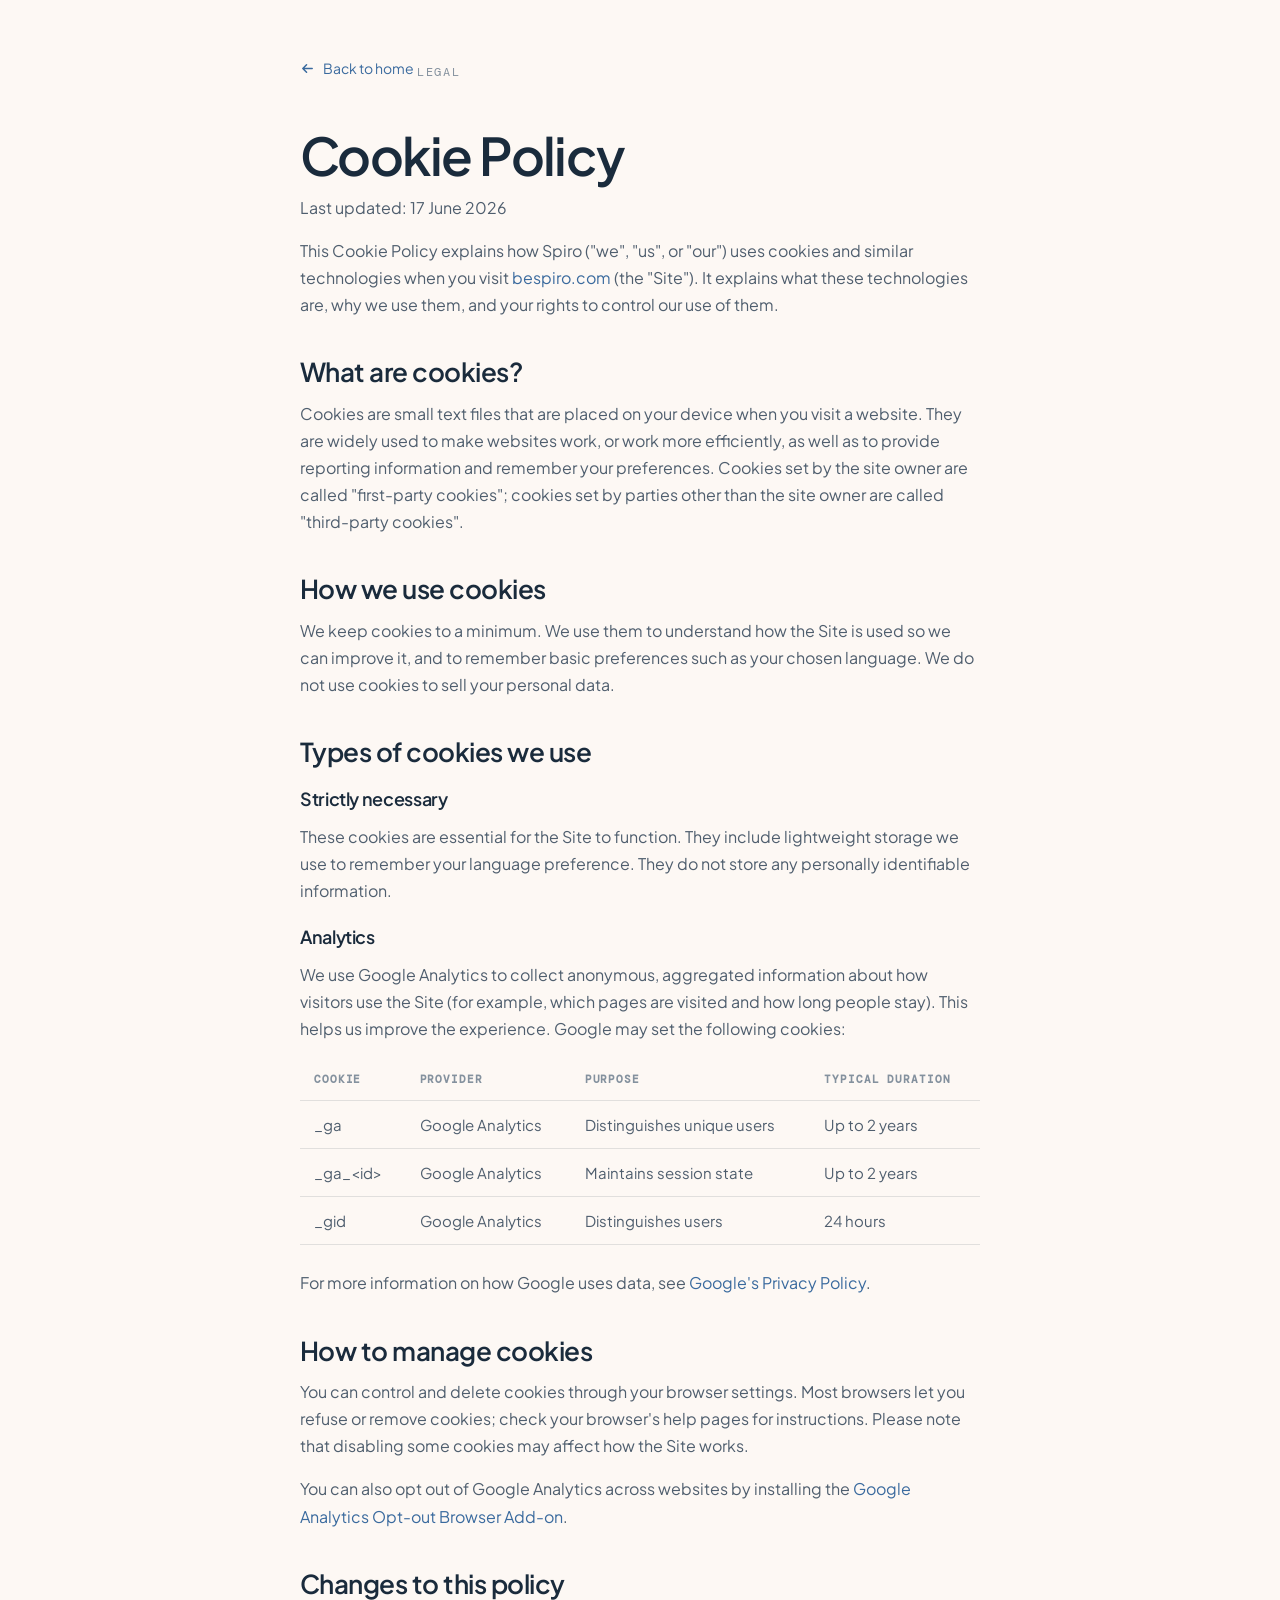
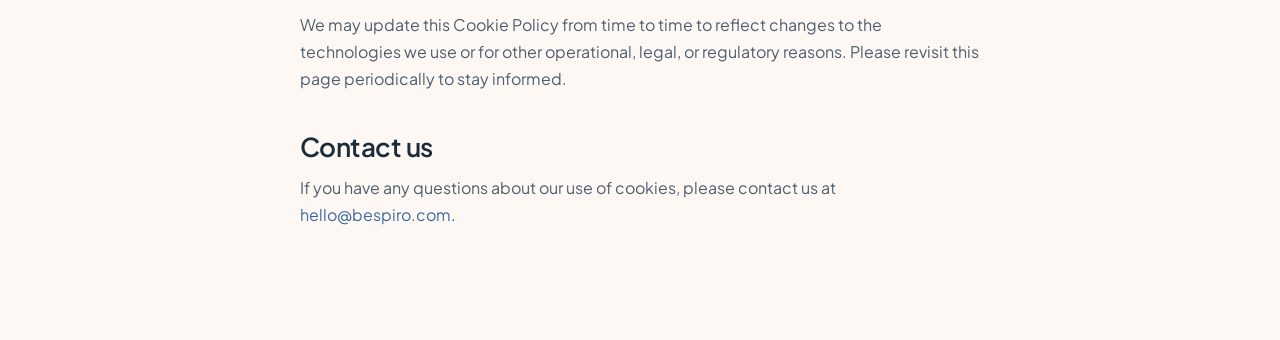
==== cookie-policy.html @ c14ad0df "Add Cookie Policy page and footer link - New on-brand cookie-policy.html documenting analytics cooki" ====
<!DOCTYPE html>
<html lang="en">
<head>
  <meta charset="UTF-8">
  <meta name="viewport" content="width=device-width, initial-scale=1.0">
  <title>Cookie Policy | Spiro</title>
  <meta name="description" content="How Spiro uses cookies and similar technologies on bespiro.com.">
  <meta name="robots" content="index, follow">
  <link rel="canonical" href="https://bespiro.com/cookie-policy.html">
  <link rel="icon" href="data:image/svg+xml,<svg xmlns='http://www.w3.org/2000/svg' viewBox='0 0 100 100'><circle cx='50' cy='50' r='12' fill='%233A6A9E'/></svg>">
  <link rel="preconnect" href="https://fonts.googleapis.com">
  <link rel="preconnect" href="https://fonts.gstatic.com" crossorigin>
  <link href="https://fonts.googleapis.com/css2?family=Plus+Jakarta+Sans:wght@400;500;600;700&family=DM+Mono:wght@400;500&display=swap" rel="stylesheet">
  <link rel="stylesheet" href="/css/styles.css?v=20260617c">
  <style>
    .legal {
      background: var(--bone);
      min-height: 100vh;
      padding: 56px 0 96px;
    }
    .legal .wrap { max-width: 760px; }
    .legal-back {
      display: inline-flex;
      align-items: center;
      gap: 8px;
      font-size: 14px;
      color: var(--signal);
      text-decoration: none;
      margin-bottom: 36px;
    }
    .legal-back:hover { color: var(--signal-deep); text-decoration: underline; }
    .legal-eyebrow {
      font-family: var(--mono);
      text-transform: uppercase;
      letter-spacing: 0.14em;
      font-size: 12px;
      color: var(--ink-40);
    }
    .legal h1 {
      font-family: var(--display);
      font-size: clamp(34px, 6vw, 52px);
      font-weight: 600;
      letter-spacing: -0.03em;
      color: var(--ink);
      line-height: 1.08;
      margin: 12px 0 10px;
    }
    .legal-updated { font-size: 14px; color: var(--ink-40); margin-bottom: 40px; }
    .legal h2 {
      font-family: var(--display);
      font-size: clamp(20px, 3vw, 26px);
      font-weight: 600;
      letter-spacing: -0.02em;
      color: var(--ink);
      margin: 40px 0 14px;
    }
    .legal p, .legal li {
      font-size: 16px;
      line-height: 1.7;
      color: var(--ink-70);
    }
    .legal p { margin-bottom: 16px; }
    .legal ul { margin: 0 0 16px 1.1em; }
    .legal li { margin-bottom: 8px; }
    .legal a { color: var(--signal); }
    .legal a:hover { color: var(--signal-deep); }
    .legal-table {
      width: 100%;
      border-collapse: collapse;
      margin: 8px 0 24px;
      font-size: 15px;
    }
    .legal-table th, .legal-table td {
      text-align: left;
      padding: 12px 14px;
      border-bottom: 1px solid var(--line);
      color: var(--ink-70);
      vertical-align: top;
    }
    .legal-table th {
      font-family: var(--mono);
      text-transform: uppercase;
      letter-spacing: 0.08em;
      font-size: 11px;
      color: var(--ink-40);
    }
  </style>
</head>
<body>
  <main class="legal">
    <div class="wrap">
      <a class="legal-back" href="/">
        <svg viewBox="0 0 16 16" width="15" height="15" fill="none" aria-hidden="true"><path d="M13 8H3M7 4L3 8l4 4" stroke="currentColor" stroke-width="1.6" stroke-linecap="round" stroke-linejoin="round"/></svg>
        Back to home
      </a>

      <span class="legal-eyebrow">Legal</span>
      <h1>Cookie Policy</h1>
      <p class="legal-updated">Last updated: 17 June 2026</p>

      <p>This Cookie Policy explains how Spiro ("we", "us", or "our") uses cookies and similar technologies when you visit <a href="https://bespiro.com/">bespiro.com</a> (the "Site"). It explains what these technologies are, why we use them, and your rights to control our use of them.</p>

      <h2>What are cookies?</h2>
      <p>Cookies are small text files that are placed on your device when you visit a website. They are widely used to make websites work, or work more efficiently, as well as to provide reporting information and remember your preferences. Cookies set by the site owner are called "first-party cookies"; cookies set by parties other than the site owner are called "third-party cookies".</p>

      <h2>How we use cookies</h2>
      <p>We keep cookies to a minimum. We use them to understand how the Site is used so we can improve it, and to remember basic preferences such as your chosen language. We do not use cookies to sell your personal data.</p>

      <h2>Types of cookies we use</h2>

      <h2 style="font-size:18px;margin-top:24px;">Strictly necessary</h2>
      <p>These cookies are essential for the Site to function. They include lightweight storage we use to remember your language preference. They do not store any personally identifiable information.</p>

      <h2 style="font-size:18px;margin-top:24px;">Analytics</h2>
      <p>We use Google Analytics to collect anonymous, aggregated information about how visitors use the Site (for example, which pages are visited and how long people stay). This helps us improve the experience. Google may set the following cookies:</p>

      <table class="legal-table">
        <thead>
          <tr><th>Cookie</th><th>Provider</th><th>Purpose</th><th>Typical duration</th></tr>
        </thead>
        <tbody>
          <tr><td>_ga</td><td>Google Analytics</td><td>Distinguishes unique users</td><td>Up to 2 years</td></tr>
          <tr><td>_ga_&lt;id&gt;</td><td>Google Analytics</td><td>Maintains session state</td><td>Up to 2 years</td></tr>
          <tr><td>_gid</td><td>Google Analytics</td><td>Distinguishes users</td><td>24 hours</td></tr>
        </tbody>
      </table>

      <p>For more information on how Google uses data, see <a href="https://policies.google.com/privacy" target="_blank" rel="noopener">Google's Privacy Policy</a>.</p>

      <h2>How to manage cookies</h2>
      <p>You can control and delete cookies through your browser settings. Most browsers let you refuse or remove cookies; check your browser's help pages for instructions. Please note that disabling some cookies may affect how the Site works.</p>
      <p>You can also opt out of Google Analytics across websites by installing the <a href="https://tools.google.com/dlpage/gaoptout" target="_blank" rel="noopener">Google Analytics Opt-out Browser Add-on</a>.</p>

      <h2>Changes to this policy</h2>
      <p>We may update this Cookie Policy from time to time to reflect changes to the technologies we use or for other operational, legal, or regulatory reasons. Please revisit this page periodically to stay informed.</p>

      <h2>Contact us</h2>
      <p>If you have any questions about our use of cookies, please contact us at <a href="mailto:hello@bespiro.com">hello@bespiro.com</a>.</p>
    </div>
  </main>
</body>
</html>
---- css/styles.css ----
/* ── Reset & tokens ── */
*, *::before, *::after { box-sizing: border-box; margin: 0; padding: 0; }

:root {
  --bone: #FDF8F4;
  --bone-rgb: 253, 248, 244;
  --sand: #F5EFE6;
  --clay: #8BA4BC;
  --ink: #1A2B3C;
  --ink-rgb: 26, 43, 60;
  --ink-70: #4F5E6E;
  --ink-40: #84919E;
  --signal: #3A6A9E;
  --signal-rgb: 58, 106, 158;
  --signal-deep: #2E5682;
  --accent: #5BA3D9;
  --accent-rgb: 91, 163, 217;
  --accent-deep: #4A8FC8;
  --mist: #A8CCE8;
  --pop: #72C4E8;
  --pop-rgb: 114, 196, 232;
  --pop-deep: #52A8D0;
  --contact-bg: #E5EFF6;
  --contact-bg-rgb: 229, 239, 246;
  --band: #4A8FB5;
  --band-rgb: 74, 143, 181;
  --band-deep: #3D7A9E;
  --popup-bg: #70A1D7;
  --popup-bg-rgb: 112, 161, 215;
  --line: rgba(var(--ink-rgb), 0.12);
  --line-on-dark: rgba(var(--bone-rgb), 0.2);
  --surface: #FFFFFF;
  --display: 'Plus Jakarta Sans', system-ui, sans-serif;
  --body: 'Plus Jakarta Sans', system-ui, sans-serif;
  --mono: 'DM Mono', monospace;
  --nav-height: 74px;
}

html {
  scroll-behavior: smooth;
  overflow-x: hidden;
}

[id] { scroll-margin-top: 92px; }

body {
  background: var(--bone);
  color: var(--ink);
  font-family: var(--body);
  font-size: 17px;
  line-height: 1.55;
  -webkit-font-smoothing: antialiased;
  overflow-x: hidden;
}

body.nav-open {
  overflow: hidden;
}

img { display: block; max-width: 100%; height: auto; }
a { color: inherit; text-decoration: none; }
ul { list-style: none; }
.hidden { display: none !important; }

.wrap {
  max-width: 1200px;
  margin: 0 auto;
  padding: 0 40px;
}

section { padding: 120px 0; }

h1, h2, h3, h4 {
  font-family: var(--display);
  font-weight: 500;
  letter-spacing: -0.025em;
  line-height: 1.05;
}

.mono {
  font-family: var(--mono);
  font-size: 12px;
  letter-spacing: 0.14em;
  text-transform: uppercase;
}

.eyebrow {
  display: inline-flex;
  gap: 13px;
  align-items: center;
  color: var(--ink-40);
}

.eyebrow .dotmk {
  width: 7px;
  height: 7px;
  border-radius: 50%;
  background: var(--accent);
  flex-shrink: 0;
}

.lead {
  font-size: 19px;
  line-height: 1.6;
  color: var(--ink-70);
}

/* ── Mark & wordmark ── */
.mk { display: block; }
.mk .ring { fill: none; stroke: currentColor; stroke-width: 5; }
.mk .dot { fill: var(--accent); }

.wordmark {
  font-family: var(--display);
  font-weight: 600;
  letter-spacing: -0.05em;
  line-height: 1;
  white-space: nowrap;
  font-size: 25px;
  color: var(--ink);
}

.idot { position: relative; display: inline-block; }
.idot .tit {
  position: absolute;
  left: calc(50% - 0.11em);
  top: 0.13em;
  transform: translateX(-50%);
  width: 0.142em;
  height: 0.142em;
  background: var(--accent);
  border-radius: 50%;
}

@media (prefers-reduced-motion: no-preference) {
  .breathe .r1 { transform-origin: center; animation: breathe 6s ease-in-out infinite; }
  .breathe .r2 { transform-origin: center; animation: breathe 6s ease-in-out infinite 0.35s; }
  @keyframes breathe {
    0%, 100% { transform: scale(0.93); opacity: 0.5; }
    50% { transform: scale(1.05); opacity: 1; }
  }
}

/* ── Buttons ── */
.btn {
  display: inline-flex;
  align-items: center;
  gap: 9px;
  font-family: var(--body);
  font-weight: 600;
  font-size: 15px;
  padding: 14px 24px;
  border-radius: 100px;
  cursor: pointer;
  border: 1px solid transparent;
  transition: transform 0.15s ease, background 0.15s ease, color 0.15s ease, border-color 0.15s ease;
  white-space: nowrap;
}

.btn:active { transform: translateY(1px); }
.btn-primary { background: var(--signal); color: #fff; }
.btn-primary:hover { background: var(--signal-deep); }
.btn-light { background: var(--bone); color: var(--signal); border-color: transparent; }
.btn-light:hover { background: #fff; color: var(--signal-deep); }
.btn-ghost { background: transparent; color: var(--ink); border-color: var(--line); }
.btn-ghost:hover { border-color: var(--ink); }
.btn-arrow svg {
  width: 15px;
  height: 15px;
  transition: transform 0.22s ease;
}

.btn-arrow:hover svg {
  transform: translateX(4px);
}

/* ── Nav ── */
.nav {
  position: sticky;
  top: 0;
  z-index: 50;
  backdrop-filter: saturate(1.1) blur(6px);
  background: rgba(var(--bone-rgb), 0.78);
  border-bottom: 1px solid transparent;
  transition: border-color 0.2s;
}

.nav.scrolled { border-color: var(--line); }

.nav-row {
  display: flex;
  align-items: center;
  justify-content: space-between;
  height: var(--nav-height);
}

.brand {
  display: flex;
  align-items: center;
  gap: 13px;
  transition: opacity 0.2s ease;
}

.brand .wordmark,
.brand .mk {
  transition: color 0.22s ease, opacity 0.22s ease;
}

.brand:hover .wordmark {
  color: var(--signal);
}

.brand:hover .mk {
  color: var(--signal);
}

.nav-menu {
  display: flex;
  align-items: center;
  gap: 34px;
}

.nav-links {
  display: flex;
  align-items: center;
  gap: 34px;
}

.nav-links a {
  position: relative;
  font-size: 15px;
  color: var(--ink-70);
  padding: 4px 10px;
  margin: -4px -10px;
  border-radius: 6px;
  background: transparent;
  transition: color 0.15s, background-color 0.2s ease;
}

.nav-links a:hover {
  color: var(--ink);
  background: rgba(var(--accent-rgb), 0.28);
}

.nav-cta {
  display: flex;
  align-items: center;
  gap: 18px;
}

.lang-switcher {
  display: flex;
  gap: 4px;
  background: var(--sand);
  border-radius: 100px;
  padding: 4px;
}

.lang-btn {
  padding: 6px 11px;
  font-family: var(--mono);
  font-size: 10px;
  letter-spacing: 0.12em;
  text-transform: uppercase;
  border: none;
  border-radius: 100px;
  background: transparent;
  color: var(--ink-40);
  cursor: pointer;
  transition: all 0.2s;
}

.lang-btn.active {
  background: var(--surface);
  color: var(--ink);
  box-shadow: 0 1px 3px rgba(var(--ink-rgb), 0.06);
}

.lang-btn:hover:not(.active) { color: var(--ink); }

.nav-toggle {
  display: none;
  flex-direction: column;
  justify-content: center;
  gap: 6px;
  background: none;
  border: none;
  cursor: pointer;
  padding: 10px;
  margin-right: -10px;
  z-index: 60;
}

.nav-toggle span {
  display: block;
  width: 22px;
  height: 2px;
  background: var(--ink);
  border-radius: 2px;
  transition: transform 0.25s ease, opacity 0.25s ease;
}

.nav-toggle[aria-expanded="true"] span:first-child {
  transform: translateY(4px) rotate(45deg);
}

.nav-toggle[aria-expanded="true"] span:last-child {
  transform: translateY(-4px) rotate(-45deg);
}

/* ── Breath lines motif (light-brown sections only) ── */
.breath-lines {
  position: relative;
  overflow: hidden;
  isolation: isolate;
}

.breath-lines::before {
  content: '';
  position: absolute;
  inset: -8% -12%;
  z-index: 0;
  pointer-events: none;
  background-image:
    radial-gradient(circle at 82% 18%, rgba(var(--accent-rgb), 0.16) 0%, transparent 40%),
    url("data:image/svg+xml,%3Csvg xmlns='http://www.w3.org/2000/svg' viewBox='0 0 1400 900' fill='none'%3E%3Cpath d='M-100 380 Q 280 180 620 320 T 1500 240' stroke='%235BA3D9' stroke-width='1.8' stroke-opacity='0.32'/%3E%3Cpath d='M-60 560 Q 400 720 780 480 T 1520 620' stroke='%233A6A9E' stroke-width='1.2' stroke-opacity='0.22'/%3E%3Cpath d='M280 -80 Q 520 220 460 480' stroke='%235BA3D9' stroke-width='1.4' stroke-opacity='0.18'/%3E%3Cpath d='M1000 100 Q 1180 350 1050 580' stroke='%233A6A9E' stroke-width='1.1' stroke-opacity='0.2'/%3E%3C/svg%3E");
  background-repeat: no-repeat;
  background-size: 100% 100%, 115% auto;
  background-position: center, center 72%;
}

.breath-lines::after {
  content: '';
  position: absolute;
  left: -5%;
  right: -5%;
  bottom: 18%;
  height: 80px;
  z-index: 0;
  pointer-events: none;
  background-image: url("data:image/svg+xml,%3Csvg xmlns='http://www.w3.org/2000/svg' viewBox='0 0 1400 80' preserveAspectRatio='none' fill='none'%3E%3Cpath d='M0 42 C350 28 700 56 1050 38 C1200 30 1320 48 1400 40' stroke='%235BA3D9' stroke-width='1.6' stroke-opacity='0.42'/%3E%3Cpath d='M0 52 C400 38 800 62 1400 48' stroke='%23A8CCE8' stroke-width='1' stroke-opacity='0.55'/%3E%3C/svg%3E");
  background-repeat: no-repeat;
  background-size: 100% 100%;
}

.breath-lines > .hero,
.breath-lines > .benefits,
.breath-lines > .wrap {
  position: relative;
  z-index: 1;
}

.contact.breath-lines::before {
  background-position: center 40%;
  transform: scaleX(-1);
  background-image:
    radial-gradient(circle at 78% 22%, rgba(var(--accent-rgb), 0.14) 0%, transparent 42%),
    url("data:image/svg+xml,%3Csvg xmlns='http://www.w3.org/2000/svg' viewBox='0 0 1400 900' fill='none'%3E%3Cpath d='M-100 380 Q 280 180 620 320 T 1500 240' stroke='%235BA3D9' stroke-width='1.6' stroke-opacity='0.22'/%3E%3Cpath d='M-60 560 Q 400 720 780 480 T 1520 620' stroke='%234A8FB5' stroke-width='1.1' stroke-opacity='0.16'/%3E%3C/svg%3E");
  background-size: 100% 100%, 115% auto;
}

.contact.breath-lines::after {
  bottom: 22%;
  background-image: url("data:image/svg+xml,%3Csvg xmlns='http://www.w3.org/2000/svg' viewBox='0 0 1400 80' preserveAspectRatio='none' fill='none'%3E%3Cpath d='M0 42 C350 28 700 56 1050 38 C1200 30 1320 48 1400 40' stroke='%235BA3D9' stroke-width='1.4' stroke-opacity='0.28'/%3E%3C/svg%3E");
}

/* ── Intro (hero + benefits) ── */
.intro {
  background: var(--bone);
}

/* ── Hero ── */
.hero {
  padding: 100px 0 56px;
  text-align: center;
  background: transparent;
}

.hero-inner {
  display: flex;
  flex-direction: column;
  align-items: stretch;
  max-width: 100%;
  margin: 0 auto;
  container-type: inline-size;
}

.hero-eyebrow {
  display: inline-flex;
  align-items: center;
  align-self: center;
  gap: 13px;
  color: var(--ink-40);
  margin-bottom: 8px;
}

.hero h1 {
  font-size: clamp(36px, 8vw, 80px);
  letter-spacing: -0.04em;
  line-height: 1.05;
  margin-top: 20px;
  width: 100%;
  min-width: 0;
  text-align: center;
  text-wrap: balance;
}

.hero h1 .hero-line {
  display: block;
}

@container (max-width: 1100px) {
  .hero h1 {
    font-size: clamp(32px, 7cqi, 72px);
  }
}

@container (max-width: 860px) {
  .hero h1 {
    font-size: clamp(28px, 7.5cqi, 56px);
  }
}

.hero h1 em {
  font-style: normal;
  color: var(--accent);
}

.hero-lead {
  font-size: clamp(16px, 4vw, 21px);
  max-width: 50ch;
  margin: 24px auto 0;
  color: var(--ink-70);
  line-height: 1.55;
  padding: 0 4px;
}

.hero-subline {
  display: block;
}

@media (min-width: 768px) {
  .hero-subline {
    white-space: nowrap;
  }
}

.hero-cta {
  display: flex;
  gap: 14px;
  margin-top: 40px;
  flex-wrap: wrap;
  justify-content: center;
  align-self: center;
}

.hero-badge {
  position: absolute;
  left: 24px;
  bottom: 24px;
  background: var(--bone);
  border-radius: 16px;
  padding: 18px 22px;
  display: flex;
  align-items: center;
  gap: 16px;
  box-shadow: 0 14px 40px rgba(var(--ink-rgb), 0.16);
}

.hero-badge .txt {
  font-family: var(--display);
  font-weight: 500;
  font-size: 15px;
  line-height: 1.25;
  display: flex;
  flex-direction: column;
}

.hero-badge .txt span:last-child {
  color: var(--ink-40);
  font-family: var(--mono);
  font-size: 10.5px;
  letter-spacing: 0.1em;
  text-transform: uppercase;
  margin-top: 4px;
}

/* ── Section head ── */
.sec-head { max-width: 64ch; }
.sec-head h2 {
  font-size: clamp(32px, 4.4vw, 52px);
  margin-top: 22px;
}
.sec-head .lead { margin-top: 22px; max-width: 54ch; line-height: 1.5; }

.sec-head-row {
  display: grid;
  grid-template-columns: minmax(0, 1fr) minmax(260px, 400px);
  gap: clamp(32px, 5vw, 56px);
  align-items: center;
}

.sec-head-row .sec-head {
  max-width: none;
}

.sec-head-row .sec-head .lead {
  max-width: 54ch;
}

.photo-stack {
  position: relative;
  width: 100%;
  max-width: 380px;
  min-height: 280px;
  margin-left: auto;
}

.photo-stack-item {
  position: absolute;
  display: block;
  border-radius: 14px;
  border: 1px solid var(--line);
  object-fit: cover;
  background: var(--sand);
  transition: transform 0.3s ease;
}

.photo-stack-item--back {
  top: 6%;
  left: 0;
  width: 68%;
  aspect-ratio: 4 / 3;
  z-index: 1;
}

.photo-stack-item--front {
  bottom: 0;
  right: 0;
  width: 62%;
  aspect-ratio: 4 / 3;
  z-index: 2;
}

.photo-stack:hover .photo-stack-item--back {
  transform: translate(-3px, -3px);
}

.photo-stack:hover .photo-stack-item--front {
  transform: translate(3px, 3px);
}

.photo-stack-badge {
  position: absolute;
  bottom: 16%;
  left: 2%;
  z-index: 3;
  padding: 7px 14px;
  border-radius: 999px;
  background: var(--signal);
  color: #fff;
  border: 1px solid transparent;
  box-shadow: 0 6px 20px rgba(var(--signal-rgb), 0.28);
  font-size: 10px;
  letter-spacing: 0.1em;
  text-transform: uppercase;
  white-space: nowrap;
}

.offering .photo-stack-badge {
  background: var(--pop);
  box-shadow: 0 6px 20px rgba(var(--pop-rgb), 0.28);
}

/* ── Benefits ── */
.benefits {
  background: transparent;
  padding-top: 16px;
  padding-bottom: 120px;
}

.ben-grid {
  display: grid;
  grid-template-columns: repeat(2, 1fr);
  gap: 22px;
  margin-top: 60px;
}

.ben {
  background: var(--surface);
  border: 1px solid var(--line);
  border-radius: 18px;
  padding: 38px 36px;
  display: flex;
  flex-direction: column;
  gap: 14px;
  min-height: 230px;
  box-shadow: 0 4px 22px rgba(var(--accent-rgb), 0.1);
  transition: transform 0.25s ease, box-shadow 0.25s ease, border-color 0.25s ease;
}

.ben:hover {
  transform: translateY(-5px);
  box-shadow: 0 16px 40px rgba(var(--ink-rgb), 0.09);
  border-color: rgba(var(--ink-rgb), 0.2);
}

.ben .n {
  font-family: var(--mono);
  font-size: 12px;
  color: var(--accent);
  letter-spacing: 0.1em;
}

.ben:nth-child(even) {
  box-shadow: 0 4px 22px rgba(var(--pop-rgb), 0.12);
}

.ben:nth-child(even) .n {
  color: var(--pop);
}

.ben h3 { font-size: 25px; letter-spacing: -0.02em; }
.ben p { color: var(--ink-70); font-size: 16px; }

.ben .tail {
  margin-top: auto;
  font-family: var(--mono);
  font-size: 11px;
  color: var(--ink-40);
  letter-spacing: 0.08em;
  text-transform: uppercase;
}

/* ── Data ── */
.data {
  background: var(--sand);
}

.data-band {
  position: relative;
  margin-top: 56px;
  padding: 44px 0 12px;
  overflow: visible;
}

.data-grid {
  position: relative;
  z-index: 1;
  display: grid;
  grid-template-columns: repeat(2, minmax(0, 1fr));
  gap: 32px;
  max-width: 1040px;
  margin: 0 auto;
}

.data-stat {
  position: relative;
  display: flex;
  flex-direction: column;
  gap: 14px;
  min-height: 252px;
  padding: 92px 30px 30px;
  border: 1px solid var(--line);
  border-radius: 24px;
  box-shadow: 0 18px 44px rgba(var(--ink-rgb), 0.07);
  overflow: visible;
  isolation: isolate;
}

.data-stat::after {
  content: '';
  position: absolute;
  width: 168px;
  height: 168px;
  border-radius: 50%;
  z-index: 0;
  pointer-events: none;
  background: linear-gradient(
    135deg,
    rgba(var(--accent-rgb), 0.28) 0%,
    rgba(var(--accent-rgb), 0.08) 55%,
    rgba(var(--accent-rgb), 0.02) 100%
  );
}

.data-stat:nth-child(1) {
  background:
    radial-gradient(circle at 92% 8%, rgba(var(--accent-rgb), 0.22), transparent 44%),
    linear-gradient(155deg, var(--bone) 0%, rgba(var(--accent-rgb), 0.07) 100%);
}

.data-stat:nth-child(1)::after {
  top: -84px;
  right: -84px;
}

.data-stat:nth-child(2) {
  background:
    radial-gradient(circle at 8% 92%, rgba(var(--accent-rgb), 0.22), transparent 44%),
    linear-gradient(335deg, var(--sand) 0%, var(--bone) 72%);
}

.data-stat:nth-child(2)::after {
  bottom: -84px;
  left: -84px;
}

.data-stat:nth-child(3) {
  background:
    radial-gradient(circle at 8% 8%, rgba(var(--accent-rgb), 0.22), transparent 44%),
    linear-gradient(205deg, var(--bone) 0%, var(--sand) 100%);
}

.data-stat:nth-child(3)::after {
  top: -84px;
  left: -84px;
}

.data-stat:nth-child(4) {
  background:
    radial-gradient(circle at 92% 92%, rgba(var(--accent-rgb), 0.22), transparent 44%),
    linear-gradient(25deg, var(--sand) 0%, rgba(var(--accent-rgb), 0.06) 100%);
}

.data-stat:nth-child(4)::after {
  bottom: -84px;
  right: -84px;
}

.data-num {
  position: absolute;
  top: -38px;
  left: 24px;
  z-index: 2;
  font-family: var(--display);
  font-size: clamp(90px, 10vw, 132px);
  font-weight: 600;
  letter-spacing: -0.07em;
  line-height: 0.8;
  font-variant-numeric: tabular-nums;
  color: var(--accent);
  white-space: nowrap;
  text-shadow: 0 10px 28px rgba(var(--ink-rgb), 0.08);
}

.data-stat:nth-child(2) .data-num,
.data-stat:nth-child(4) .data-num {
  left: auto;
  right: 24px;
  color: var(--pop);
}

.data-stat p {
  position: relative;
  z-index: 1;
  font-size: 16px;
  line-height: 1.55;
  color: var(--ink-70);
  max-width: 32ch;
}

.data-stat:nth-child(2) p,
.data-stat:nth-child(4) p {
  margin-left: auto;
  text-align: right;
}

.data-source {
  position: relative;
  z-index: 1;
  display: block;
  font-size: 10px;
  letter-spacing: 0.1em;
  text-transform: uppercase;
  color: var(--ink-40);
  font-style: normal;
  margin-top: auto;
  padding-top: 10px;
  border-top: 1px solid var(--line);
}

.data-stat:nth-child(2) .data-source,
.data-stat:nth-child(4) .data-source {
  text-align: right;
}

.data-source::before {
  display: none;
}

@media (max-width: 960px) {
  .data-band {
    padding-top: 28px;
  }

  .data-grid {
    gap: 28px;
  }

  .data-stat {
    min-height: 228px;
    padding: 84px 26px 26px;
  }

  .data-stat::after {
    width: 140px;
    height: 140px;
  }

  .data-stat:nth-child(1)::after,
  .data-stat:nth-child(3)::after {
    top: -70px;
  }

  .data-stat:nth-child(1)::after,
  .data-stat:nth-child(4)::after {
    right: -70px;
  }

  .data-stat:nth-child(2)::after,
  .data-stat:nth-child(4)::after {
    bottom: -70px;
  }

  .data-stat:nth-child(2)::after,
  .data-stat:nth-child(3)::after {
    left: -70px;
  }

  .data-num {
    top: -32px;
    font-size: clamp(78px, 13vw, 112px);
  }
}

@media (max-width: 640px) {
  .data-grid {
    grid-template-columns: 1fr;
    gap: 56px;
    max-width: 480px;
  }

  .data-stat:nth-child(2) .data-num,
  .data-stat:nth-child(4) .data-num {
    left: 24px;
    right: auto;
  }

  .data-stat:nth-child(2) p,
  .data-stat:nth-child(4) p {
    margin-left: 0;
    text-align: left;
  }

  .data-stat:nth-child(2) .data-source,
  .data-stat:nth-child(4) .data-source {
    text-align: left;
  }
}

@media (max-width: 520px) {
  .data-band {
    margin-top: 40px;
  }

  .data-stat {
    min-height: 210px;
    padding: 76px 22px 22px;
    border-radius: 20px;
  }

  .data-stat p {
    max-width: none;
  }

  .data-num {
    top: -28px;
    left: 18px;
    font-size: clamp(68px, 20vw, 96px);
  }

  .data-stat:nth-child(2) .data-num,
  .data-stat:nth-child(4) .data-num {
    left: 18px;
  }
}

/* ── Offering (white, not dark) ── */
.offering {
  background: var(--surface);
  color: var(--ink);
}

.offering .sec-head h2 { color: var(--ink); }
.offering .lead { color: var(--ink-70); }
.offering .eyebrow { color: var(--ink-40); }

.off-grid {
  display: grid;
  grid-template-columns: repeat(2, 1fr);
  gap: 1px;
  margin-top: 60px;
  background: var(--line);
  border: 1px solid var(--line);
  border-radius: 20px;
  overflow: hidden;
}

.off {
  background: var(--surface);
  padding: 42px 40px;
  display: flex;
  flex-direction: column;
  gap: 14px;
  transition: background 0.2s;
}

.off:hover { background: var(--bone); }

.off .ic {
  width: 46px;
  height: 46px;
  color: var(--accent);
  transition: transform 0.28s ease;
}

.off:nth-child(even) .ic {
  color: var(--pop);
}

.off:hover .ic {
  transform: scale(1.1);
}

.off h3 {
  font-size: 26px;
  color: var(--ink);
  letter-spacing: -0.02em;
}

.off p {
  color: var(--ink-70);
  font-size: 16px;
}

.off .fmt {
  margin-top: auto;
  font-family: var(--mono);
  font-size: 11px;
  letter-spacing: 0.08em;
  text-transform: uppercase;
  color: var(--signal);
}

.off:nth-child(even) .fmt {
  color: var(--pop-deep);
}

/* ── How it works ── */
.how {
  margin-top: 100px;
  padding: 72px 56px 64px;
  background: var(--bone);
  border: 1px solid var(--line);
  border-radius: 24px;
}

.how-head {
  max-width: none;
  margin-bottom: 48px;
}

.how-head h2 {
  margin-top: 0;
  font-size: clamp(36px, 5vw, 58px);
  letter-spacing: -0.035em;
}

.steps {
  display: grid;
  grid-template-columns: repeat(4, 1fr);
  gap: 20px;
}

.step {
  background: var(--surface);
  border: 1px solid var(--line);
  border-radius: 20px;
  padding: 32px 28px 30px;
  display: flex;
  flex-direction: column;
  transition: border-color 0.2s ease, box-shadow 0.2s ease;
}

.step:hover {
  border-color: rgba(var(--accent-rgb), 0.35);
  box-shadow: 0 8px 28px rgba(var(--ink-rgb), 0.06);
}

.step .sn {
  font-family: var(--display);
  font-weight: 500;
  font-size: 17px;
  color: #fff;
  background: var(--accent);
  width: 48px;
  height: 48px;
  border: none;
  border-radius: 50%;
  display: flex;
  align-items: center;
  justify-content: center;
  margin-bottom: 22px;
  flex-shrink: 0;
}

.step:nth-child(even) .sn {
  background: var(--pop);
}

.step h4 {
  font-size: clamp(20px, 2.2vw, 24px);
  color: var(--ink);
  margin-bottom: 10px;
  letter-spacing: -0.02em;
  line-height: 1.15;
}

.step p {
  font-size: 16px;
  color: var(--ink-70);
  line-height: 1.55;
}

/* ── Section CTAs ── */
.section-cta--after-data {
  padding: 72px 0 80px;
  background: var(--bone);
}

.section-cta-inner {
  display: flex;
  flex-direction: column;
  align-items: center;
  text-align: center;
  gap: 18px;
}

.section-cta-eyebrow {
  color: var(--ink-40);
}

.section-cta-text {
  font-family: var(--display);
  font-size: clamp(30px, 4.6vw, 46px);
  font-weight: 600;
  letter-spacing: -0.03em;
  color: var(--accent);
  line-height: 1.1;
  margin: 0;
  max-width: 18ch;
}

.section-cta-actions {
  display: flex;
  flex-wrap: wrap;
  justify-content: center;
  gap: 14px;
  margin-top: 10px;
}

.section-cta-band {
  display: flex;
  flex-direction: column;
  align-items: center;
  text-align: center;
  gap: 26px;
}

.section-cta-text--sm {
  font-size: clamp(24px, 3.4vw, 34px);
  max-width: none;
}

/* ── Pricing calculator ── */
.pricing-calc {
  background: var(--surface);
  padding: 100px 0 120px;
}

.calc-head {
  margin-bottom: 48px;
}

.calc-layout {
  display: grid;
  grid-template-columns: 1.05fr 0.95fr;
  gap: 28px;
  align-items: start;
}

.calc-panel {
  border: 1px solid var(--line);
  border-radius: 22px;
  background: var(--surface);
}

.calc-inputs {
  padding: 32px 30px 30px;
  display: flex;
  flex-direction: column;
  gap: 30px;
}

.calc-field {
  display: flex;
  flex-direction: column;
  gap: 12px;
}

.calc-field-top {
  display: flex;
  align-items: center;
  justify-content: space-between;
  gap: 12px;
}

.calc-label {
  font-size: 11px;
  letter-spacing: 0.12em;
  text-transform: uppercase;
  color: var(--ink-40);
}

.calc-segment {
  display: grid;
  grid-template-columns: repeat(3, 1fr);
  gap: 6px;
  padding: 5px;
  border-radius: 100px;
  background: var(--bone);
  border: 1px solid var(--line);
}

.calc-segment-btn {
  border: none;
  border-radius: 100px;
  background: transparent;
  color: var(--ink-70);
  font-family: var(--body);
  font-size: 14px;
  font-weight: 600;
  padding: 11px 10px;
  cursor: pointer;
  transition: background 0.18s ease, color 0.18s ease, box-shadow 0.18s ease;
}

.calc-segment-btn em {
  font-style: normal;
  font-weight: 500;
  color: var(--ink-40);
  font-size: 12px;
}

.calc-segment-btn.active {
  background: var(--surface);
  color: var(--ink);
  box-shadow: 0 1px 4px rgba(var(--ink-rgb), 0.08);
}

.calc-segment-btn.active em {
  color: var(--accent);
}

.calc-value-pill {
  font-size: 12px;
  letter-spacing: 0.06em;
  color: var(--ink);
  background: var(--bone);
  border: 1px solid var(--line);
  border-radius: 100px;
  padding: 5px 11px;
}

.calc-slider {
  -webkit-appearance: none;
  appearance: none;
  width: 100%;
  height: 6px;
  border-radius: 100px;
  background: var(--sand);
  outline: none;
  cursor: pointer;
}

.calc-slider::-webkit-slider-thumb {
  -webkit-appearance: none;
  width: 22px;
  height: 22px;
  border-radius: 50%;
  background: var(--surface);
  border: 2px solid var(--accent);
  box-shadow: 0 2px 8px rgba(var(--ink-rgb), 0.12);
  cursor: grab;
}

.calc-slider::-moz-range-thumb {
  width: 22px;
  height: 22px;
  border-radius: 50%;
  background: var(--surface);
  border: 2px solid var(--accent);
  box-shadow: 0 2px 8px rgba(var(--ink-rgb), 0.12);
  cursor: grab;
}

.calc-participants {
  font-size: 11px;
  letter-spacing: 0.06em;
  color: var(--ink-40);
}

.calc-note {
  margin-top: -4px;
}

.calc-note summary {
  font-size: 13px;
  color: var(--ink-70);
  cursor: pointer;
  list-style: none;
  display: inline-flex;
  align-items: center;
  gap: 6px;
}

.calc-note summary::-webkit-details-marker { display: none; }

.calc-note summary::after {
  content: '+';
  font-family: var(--mono);
  font-size: 12px;
  color: var(--ink-40);
  transition: transform 0.2s ease;
}

.calc-note[open] summary::after {
  transform: rotate(45deg);
}

.calc-note p {
  margin-top: 10px;
  font-size: 14px;
  line-height: 1.55;
  color: var(--ink-70);
  max-width: 48ch;
}

.calc-plans {
  display: grid;
  grid-template-columns: repeat(3, 1fr);
  gap: 10px;
}

.calc-plan-btn {
  position: relative;
  display: flex;
  flex-direction: column;
  align-items: flex-start;
  gap: 4px;
  padding: 16px 14px;
  border: 1px solid var(--line);
  border-radius: 16px;
  background: var(--bone);
  color: var(--ink);
  text-align: left;
  cursor: pointer;
  transition: border-color 0.18s ease, background 0.18s ease, box-shadow 0.18s ease;
}

.calc-plan-btn.active {
  border-color: var(--accent);
  background: var(--surface);
  box-shadow: 0 0 0 1px rgba(var(--accent-rgb), 0.12);
}

.calc-plan-badge {
  position: absolute;
  top: -9px;
  left: 12px;
  font-size: 9px;
  letter-spacing: 0.1em;
  text-transform: uppercase;
  color: #fff;
  background: var(--accent);
  border-radius: 100px;
  padding: 4px 8px;
}

.calc-plan-title {
  font-family: var(--display);
  font-size: 16px;
  font-weight: 500;
  letter-spacing: -0.01em;
}

.calc-plan-sub {
  font-size: 12px;
  color: var(--ink-40);
  line-height: 1.35;
}

.calc-output {
  padding: 36px 32px 32px;
  display: flex;
  flex-direction: column;
  gap: 36px;
  position: sticky;
  top: calc(var(--nav-height) + 24px);
}

.calc-hero {
  padding-bottom: 32px;
  border-bottom: 1px solid var(--line);
}

.calc-hero-label {
  display: block;
  font-size: 11px;
  letter-spacing: 0.12em;
  text-transform: uppercase;
  color: var(--ink-40);
  margin-bottom: 14px;
}

.calc-hero-value {
  font-family: var(--display);
  font-size: clamp(42px, 6vw, 64px);
  font-weight: 500;
  letter-spacing: -0.04em;
  line-height: 1;
  color: var(--accent);
}

.calc-breakdown {
  font-size: 11px;
  letter-spacing: 0.04em;
  line-height: 1.55;
  color: var(--ink-40);
  margin-top: -20px;
  padding-bottom: 28px;
  border-bottom: 1px solid var(--line);
}

.calc-stats {
  display: flex;
  flex-direction: column;
  gap: 22px;
}

.calc-stat {
  display: flex;
  flex-direction: column;
  gap: 6px;
}

.calc-stat-label {
  font-size: 13px;
  color: var(--ink-40);
}

.calc-stat-value {
  font-family: var(--display);
  font-size: clamp(24px, 3vw, 32px);
  font-weight: 500;
  letter-spacing: -0.02em;
  color: var(--ink);
}

.calc-stat-value--accent {
  color: var(--accent);
}

.calc-stat-note {
  font-size: 13px;
  color: var(--ink-40);
}

.calc-cta {
  display: flex;
  justify-content: center;
  margin-top: 44px;
}

/* ── About ── */
.about {
  background: var(--bone);
}

.about-grid {
  display: grid;
  grid-template-columns: 0.95fr 1.05fr;
  gap: 60px;
  align-items: center;
}

.about-visual {
  position: relative;
}

.about-image {
  width: 100%;
  height: 540px;
  object-fit: cover;
  border-radius: 20px;
}

.about-copy h2 {
  font-size: clamp(30px, 4vw, 46px);
  margin-top: 20px;
}

.title-hl {
  background: rgba(var(--accent-rgb), 0.28);
  color: inherit;
  padding: 0.02em 0.18em;
  border-radius: 4px;
  box-decoration-break: clone;
  -webkit-box-decoration-break: clone;
}

.about-copy p {
  margin-top: 22px;
  font-size: 17px;
  color: var(--ink-70);
  max-width: 52ch;
}

.about-copy p .hl {
  color: var(--ink);
  font-weight: 500;
}

.about-meta {
  display: flex;
  gap: 48px;
  margin-top: 38px;
  flex-wrap: wrap;
}

.about-meta .m .k {
  font-family: var(--display);
  font-weight: 500;
  font-size: 30px;
  letter-spacing: -0.02em;
}

.about-meta .m .v {
  font-family: var(--mono);
  font-size: 11px;
  letter-spacing: 0.08em;
  text-transform: uppercase;
  color: var(--ink-40);
  margin-top: 4px;
}

/* ── Contact ── */
.contact {
  position: relative;
  background: var(--contact-bg);
}

.contact .btn-primary {
  background: var(--band);
}

.contact .btn-primary:hover {
  background: var(--band-deep);
}

.contact-grid {
  display: grid;
  grid-template-columns: 0.85fr 1.15fr;
  gap: 64px;
  align-items: start;
}

.contact h2 {
  font-size: clamp(32px, 4.4vw, 52px);
  margin-top: 20px;
}

.contact .lead {
  margin-top: 22px;
  max-width: 38ch;
}

.contact-info {
  margin-top: 40px;
  display: flex;
  flex-direction: column;
  gap: 22px;
}

.ci-item .k {
  font-family: var(--mono);
  font-size: 11px;
  letter-spacing: 0.1em;
  text-transform: uppercase;
  color: var(--ink-40);
  margin-bottom: 6px;
}

.ci-item .v {
  font-family: var(--display);
  font-weight: 500;
  font-size: 19px;
  letter-spacing: -0.01em;
}

.ci-item .v a:hover { color: var(--signal); }

form.card {
  background: var(--bone);
  border: 1px solid var(--line);
  border-radius: 22px;
  padding: 40px;
}

.field { margin-bottom: 20px; }

.field.row2 {
  display: grid;
  grid-template-columns: 1fr 1fr;
  gap: 18px;
  margin-bottom: 0;
}

label {
  display: block;
  font-family: var(--mono);
  font-size: 11px;
  letter-spacing: 0.1em;
  text-transform: uppercase;
  color: var(--ink-70);
  margin-bottom: 9px;
}

input, select, textarea {
  width: 100%;
  font-family: var(--body);
  font-size: 16px;
  color: var(--ink);
  background: var(--surface);
  border: 1px solid var(--line);
  border-radius: 12px;
  padding: 14px 16px;
  transition: border-color 0.15s, box-shadow 0.15s;
  outline: none;
}

textarea {
  min-height: 120px;
  resize: vertical;
  line-height: 1.55;
}

input::placeholder,
textarea::placeholder {
  color: var(--ink-40);
}

input:focus, select:focus, textarea:focus {
  border-color: var(--signal);
  box-shadow: 0 0 0 3px rgba(var(--signal-rgb), 0.14);
}

.contact input:focus,
.contact select:focus,
.contact textarea:focus {
  border-color: var(--band);
  box-shadow: 0 0 0 3px rgba(var(--band-rgb), 0.14);
}

select {
  appearance: none;
  background-image: url("data:image/svg+xml,%3Csvg xmlns='http://www.w3.org/2000/svg' width='12' height='8' viewBox='0 0 12 8'%3E%3Cpath d='M1 1l5 5 5-5' stroke='%2384919E' stroke-width='1.5' fill='none' stroke-linecap='round'/%3E%3C/svg%3E");
  background-repeat: no-repeat;
  background-position: right 16px center;
  padding-right: 40px;
}

.form-error {
  margin: 0 0 1rem;
  font-size: 0.875rem;
  color: #b42318;
}

.field-check {
  display: flex;
  align-items: flex-start;
  gap: 12px;
  margin-top: 4px;
  cursor: pointer;
  font-size: 15px;
  line-height: 1.45;
  color: var(--ink-70);
}

.field-check input {
  width: 18px;
  height: 18px;
  margin-top: 2px;
  flex-shrink: 0;
  accent-color: var(--signal);
  cursor: pointer;
}

.form-foot {
  display: flex;
  justify-content: flex-end;
  margin-top: 26px;
}

.btn-submit { font-size: 16px; padding: 15px 30px; }

.form-done {
  background: var(--bone);
  border: 1px solid var(--line);
  border-radius: 22px;
  padding: 36px 20px;
  text-align: center;
  grid-column: 2;
}

.form-done .mk { margin: 0 auto 22px; }
.form-done h3 { font-size: 28px; margin-bottom: 12px; }
.form-done p { color: var(--ink-70); max-width: 34ch; margin: 0 auto; }

form.card.hide { display: none; }

/* ── Newsletter ── */
.newsletter {
  padding: 80px 0;
  background: var(--band);
  color: var(--bone);
}

.newsletter-band {
  display: grid;
  grid-template-columns: 1fr 1.1fr;
  gap: 48px;
  align-items: center;
}

.newsletter .eyebrow {
  color: rgba(var(--bone-rgb), 0.72);
}

.newsletter .eyebrow .dotmk {
  background: var(--bone);
}

.newsletter-copy h2 {
  font-size: clamp(28px, 3.6vw, 40px);
  margin-top: 18px;
  color: var(--bone);
}

.newsletter-copy p {
  margin-top: 14px;
  color: rgba(var(--bone-rgb), 0.82);
  max-width: 42ch;
  line-height: 1.55;
}

.newsletter-row {
  display: flex;
  gap: 12px;
  align-items: stretch;
}

.newsletter-row input {
  flex: 1;
  min-width: 0;
  background: #fff;
  border-color: rgba(255, 255, 255, 0.2);
  color: var(--ink);
}

.newsletter-row input::placeholder {
  color: var(--ink-40);
}

.newsletter-row input:focus {
  border-color: var(--bone);
  box-shadow: 0 0 0 3px rgba(var(--bone-rgb), 0.28);
}

.newsletter-row .btn {
  flex-shrink: 0;
  white-space: nowrap;
}

.newsletter-row .btn-light {
  color: var(--band);
}

.newsletter-row .btn-light:hover {
  color: var(--band-deep);
}

.newsletter-error {
  margin: 12px 0 0;
  font-size: 0.875rem;
  color: #ffc9c9;
}

.newsletter-done {
  margin: 12px 0 0;
  font-size: 15px;
  color: rgba(var(--bone-rgb), 0.9);
  line-height: 1.5;
}

.newsletter-form.is-done .newsletter-row {
  display: none;
}

.sr-only {
  position: absolute;
  width: 1px;
  height: 1px;
  padding: 0;
  margin: -1px;
  overflow: hidden;
  clip: rect(0, 0, 0, 0);
  white-space: nowrap;
  border: 0;
}

/* ── Exit popup ── */
.exit-popup {
  position: fixed;
  inset: 0;
  z-index: 100;
  display: flex;
  align-items: center;
  justify-content: center;
  padding: 24px;
}

.exit-popup[hidden] {
  display: none;
}

.exit-popup-backdrop {
  position: absolute;
  inset: 0;
  background: rgba(var(--ink-rgb), 0.52);
  opacity: 0;
  transition: opacity 0.25s ease;
}

.exit-popup.is-open .exit-popup-backdrop {
  opacity: 1;
}

.exit-popup-panel {
  position: relative;
  z-index: 1;
  width: min(100%, 580px);
  padding: 0;
  border-radius: 28px;
  background: var(--popup-bg);
  border: none;
  color: var(--ink);
  box-shadow: 0 24px 64px rgba(var(--ink-rgb), 0.22);
  overflow: hidden;
  transform: translateY(16px) scale(0.98);
  opacity: 0;
  transition: transform 0.28s ease, opacity 0.28s ease;
}

.exit-popup.is-open .exit-popup-panel {
  transform: translateY(0) scale(1);
  opacity: 1;
}

.exit-popup-pattern {
  position: absolute;
  inset: 0;
  pointer-events: none;
}

.exit-popup-pattern::before,
.exit-popup-pattern::after {
  content: '';
  position: absolute;
  border: 1px solid rgba(var(--ink-rgb), 0.1);
  border-radius: 50%;
}

.exit-popup-pattern::before {
  width: 420px;
  height: 280px;
  top: -80px;
  right: -120px;
  transform: rotate(-18deg);
}

.exit-popup-pattern::after {
  width: 360px;
  height: 240px;
  bottom: -100px;
  left: -80px;
  transform: rotate(22deg);
}

.exit-popup-content {
  position: relative;
  z-index: 1;
  padding: 48px 44px 36px;
}

.exit-popup-close {
  position: absolute;
  top: 20px;
  right: 20px;
  z-index: 2;
  display: flex;
  align-items: center;
  justify-content: center;
  width: 40px;
  height: 40px;
  border: 1px solid rgba(255, 255, 255, 0.45);
  border-radius: 50%;
  background: transparent;
  color: rgba(var(--bone-rgb), 0.9);
  cursor: pointer;
  transition: color 0.15s, background 0.15s, border-color 0.15s;
}

.exit-popup-close:hover {
  color: var(--bone);
  background: rgba(255, 255, 255, 0.12);
  border-color: rgba(255, 255, 255, 0.7);
}

.exit-popup-close svg {
  width: 14px;
  height: 14px;
}

.exit-popup-eyebrow {
  display: inline-flex;
  align-items: center;
  gap: 12px;
  color: rgba(var(--bone-rgb), 0.92);
}

.exit-popup-eyebrow .mk {
  flex-shrink: 0;
  color: var(--bone);
}

.exit-popup-eyebrow .mk .dot {
  fill: var(--bone);
}

.exit-popup-panel h2 {
  font-size: clamp(28px, 4.6vw, 38px);
  margin-top: 20px;
  padding-right: 48px;
  color: var(--bone);
  line-height: 1.12;
  letter-spacing: -0.03em;
}

.exit-popup-desc {
  margin-top: 16px;
  color: rgba(var(--bone-rgb), 0.9);
  line-height: 1.55;
  max-width: 46ch;
}

.exit-popup-form {
  margin-top: 28px;
}

.exit-popup-row {
  display: flex;
  gap: 10px;
  align-items: stretch;
}

.exit-popup-row input {
  flex: 1.2;
  min-width: 0;
  border: none;
  border-radius: 999px;
  padding: 15px 22px;
  background: #fff;
  color: var(--ink);
}

.exit-popup-row input:focus {
  box-shadow: 0 0 0 3px rgba(var(--band-rgb), 0.22);
}

.exit-popup-submit {
  display: inline-flex;
  align-items: center;
  gap: 8px;
  flex-shrink: 0;
  border: none;
  border-radius: 999px;
  padding: 15px 22px;
  background: var(--bone);
  color: var(--band);
  font-family: var(--display);
  font-size: 15px;
  font-weight: 600;
  cursor: pointer;
  white-space: nowrap;
  transition: background 0.15s, transform 0.15s, color 0.15s;
}

.exit-popup-submit:hover {
  background: #fff;
  color: var(--band-deep);
}

.exit-popup-submit svg {
  width: 15px;
  height: 15px;
}

.exit-popup-error {
  margin: 12px 0 0;
  font-size: 0.875rem;
  color: #b42318;
}

.exit-popup-done {
  margin: 12px 0 0;
  font-size: 15px;
  color: rgba(var(--bone-rgb), 0.9);
  line-height: 1.5;
}

.exit-popup-form.is-done .exit-popup-row {
  display: none;
}

.exit-popup-form.is-done + .exit-popup-disclaimer,
.exit-popup-form.is-done ~ .exit-popup-dismiss {
  display: none;
}

.exit-popup-disclaimer {
  display: flex;
  align-items: center;
  gap: 10px;
  margin-top: 18px;
  font-size: 13px;
  line-height: 1.45;
  color: rgba(var(--bone-rgb), 0.72);
}

.exit-popup-disclaimer svg {
  width: 18px;
  height: 18px;
  flex-shrink: 0;
  opacity: 0.85;
}

.exit-popup-dismiss {
  display: block;
  width: 100%;
  margin: 22px auto 0;
  padding: 0;
  border: none;
  background: none;
  font-family: var(--body);
  font-size: 14px;
  line-height: 1.5;
  text-align: center;
  color: rgba(var(--bone-rgb), 0.72);
  cursor: pointer;
  transition: color 0.15s;
}

.exit-popup-dismiss u {
  text-decoration: underline;
  text-underline-offset: 3px;
}

.exit-popup-dismiss:hover {
  color: var(--bone);
}

body.exit-popup-open {
  overflow: hidden;
}

@media (max-width: 520px) {
  .exit-popup {
    padding: 16px;
    align-items: flex-end;
  }

  .exit-popup-panel {
    border-radius: 22px;
  }

  .exit-popup-content {
    padding: 36px 24px 28px;
  }

  .exit-popup-row {
    flex-direction: column;
  }

  .exit-popup-submit {
    width: 100%;
    justify-content: center;
    white-space: normal;
  }
}

@media (prefers-reduced-motion: reduce) {
  .exit-popup-backdrop,
  .exit-popup-panel {
    transition: none;
  }
}

/* ── Footer ── */
footer {
  background: var(--ink);
  color: var(--bone);
  padding: 80px 0 40px;
}

.foot-top {
  display: flex;
  justify-content: space-between;
  gap: 40px;
  flex-wrap: wrap;
  padding-bottom: 54px;
  border-bottom: 1px solid var(--line-on-dark);
}

.foot-brand .wordmark { font-size: 30px; color: var(--bone); }

.foot-brand p {
  color: rgba(var(--bone-rgb), 0.6);
  margin-top: 18px;
  max-width: 34ch;
  font-size: 15px;
}

.foot-cols {
  display: flex;
  gap: 72px;
  flex-wrap: wrap;
}

.foot-col .h {
  font-family: var(--mono);
  font-size: 11px;
  letter-spacing: 0.12em;
  text-transform: uppercase;
  color: rgba(var(--bone-rgb), 0.45);
  margin-bottom: 16px;
}

.foot-col a {
  display: block;
  color: rgba(var(--bone-rgb), 0.78);
  font-size: 15px;
  padding: 6px 0;
  transition: color 0.15s;
}

.foot-col a:hover { color: var(--bone); }

.foot-bottom {
  display: flex;
  justify-content: space-between;
  gap: 20px;
  flex-wrap: wrap;
  padding-top: 28px;
  color: rgba(var(--bone-rgb), 0.45);
}

.foot-bottom .mono { font-size: 11px; }
.foot-bottom a { color: inherit; text-decoration: none; transition: color 0.15s; }
.foot-bottom a:hover { color: rgba(var(--bone-rgb), 0.85); text-decoration: underline; }

/* ── Responsive ── */

/* Tablet */
@media (max-width: 1024px) {
  .steps {
    grid-template-columns: repeat(2, 1fr);
    gap: 20px;
  }

  .how {
    padding: 56px 40px 48px;
  }

  .calc-layout {
    grid-template-columns: 1fr;
  }

  .about-meta {
    grid-template-columns: 1fr;
  }

  .calc-output {
    position: static;
  }

  .about-meta {
    gap: 32px 40px;
  }
}

@media (max-width: 960px) {
  .sec-head-row {
    grid-template-columns: 1fr;
    gap: 36px;
  }

  .photo-stack {
    margin: 0 auto;
    max-width: 340px;
  }
}

@media (max-width: 920px) {
  .about-grid,
  .contact-grid {
    grid-template-columns: 1fr;
    gap: 44px;
  }

  .about-visual {
    max-width: 540px;
    margin: 0 auto;
  }

  .about-copy p {
    max-width: none;
  }

  .form-done {
    grid-column: 1;
  }

  .foot-top {
    flex-direction: column;
    gap: 48px;
  }

  .foot-cols {
    gap: 40px 56px;
  }

  .newsletter-band {
    grid-template-columns: 1fr;
    gap: 28px;
  }
}

/* Mobile nav */
@media (max-width: 860px) {
  :root {
    --nav-height: 64px;
  }

  [id] {
    scroll-margin-top: 80px;
  }

  /* backdrop-filter on .nav traps position:fixed children inside the header bar */
  .nav {
    backdrop-filter: none;
    background: rgba(var(--bone-rgb), 0.96);
  }

  .nav-toggle {
    display: flex;
  }

  .nav-menu {
    position: fixed;
    top: var(--nav-height);
    left: 0;
    right: 0;
    bottom: 0;
    z-index: 55;
    display: flex;
    flex-direction: column;
    align-items: stretch;
    justify-content: center;
    gap: 32px;
    padding: 24px 28px 32px;
    background: var(--bone);
    border-top: 1px solid var(--line);
    transform: translateX(100%);
    transition: transform 0.3s ease;
    overflow-y: auto;
    -webkit-overflow-scrolling: touch;
    overscroll-behavior: contain;
  }

  .nav-menu.open {
    transform: translateX(0);
  }

  .nav-links {
    flex-direction: column;
    align-items: center;
    gap: 4px;
  }

  .nav-links a {
    font-size: 1.25rem;
    font-weight: 500;
    padding: 12px 20px;
    margin: 0;
    text-align: center;
    width: 100%;
    max-width: 280px;
    border-radius: 12px;
    transition: background 0.15s ease, color 0.15s ease;
  }

  .nav-links a:hover,
  .nav-links a:active {
    background: rgba(var(--accent-rgb), 0.28);
    color: var(--ink);
  }

  .nav-cta {
    flex-direction: column;
    align-items: stretch;
    gap: 16px;
    padding-top: 20px;
    border-top: 1px solid var(--line);
  }

  .nav-cta .btn {
    justify-content: center;
    width: 100%;
  }

  .lang-switcher {
    justify-content: center;
  }

  .lang-btn {
    padding: 10px 16px;
    font-size: 11px;
  }
}

@media (max-width: 760px) {
  .wrap {
    padding: 0 20px;
  }

  section {
    padding: 72px 0;
  }

  .benefits {
    padding-top: 48px;
    padding-bottom: 72px;
  }

  .data-band {
    margin-top: 40px;
  }

  .ben-grid,
  .off-grid {
    grid-template-columns: 1fr;
  }

  .ben-grid {
    margin-top: 40px;
    gap: 16px;
  }

  .ben {
    padding: 28px 24px;
    min-height: auto;
  }

  .ben h3 {
    font-size: 22px;
  }

  .off-grid {
    margin-top: 40px;
    border-radius: 16px;
  }

  .off {
    padding: 28px 24px;
  }

  .off h3 {
    font-size: 22px;
  }

  .how {
    margin-top: 64px;
    padding: 40px 24px 36px;
    border-radius: 20px;
  }

  .how-head {
    margin-bottom: 32px;
  }

  .how-head h2 {
    font-size: clamp(30px, 8vw, 42px);
  }

  .steps {
    grid-template-columns: 1fr;
    gap: 16px;
  }

  .step {
    padding: 28px 24px;
  }

  .section-cta-text {
    max-width: none;
  }

  .section-cta-actions {
    width: 100%;
    flex-direction: column;
  }

  .section-cta-actions .btn {
    width: 100%;
    justify-content: center;
  }

  .calc-plans,
  .calc-segment {
    grid-template-columns: 1fr;
    border-radius: 18px;
  }

  .calc-segment-btn,
  .calc-plan-btn {
    width: 100%;
  }

  .about-image {
    height: min(460px, 72vw);
  }

  .about-meta .m .k {
    font-size: 24px;
  }

  .hero-badge {
    left: 16px;
    right: 16px;
    bottom: 16px;
    padding: 14px 16px;
    gap: 12px;
  }

  .hero-badge .txt {
    font-size: 14px;
  }

  .field.row2 {
    grid-template-columns: 1fr;
    gap: 0;
  }

  form.card {
    padding: 24px 20px;
  }

  .form-foot {
    justify-content: stretch;
  }

  .form-foot .btn-submit {
    width: 100%;
    justify-content: center;
  }

  footer {
    padding: 56px 0 32px;
  }

  .foot-cols {
    flex-direction: column;
    gap: 32px;
  }

  .foot-bottom {
    flex-direction: column;
    align-items: flex-start;
    gap: 12px;
  }
}

@media (max-width: 520px) {
  body {
    font-size: 16px;
  }

  .wrap {
    padding: 0 16px;
  }

  .hero {
    padding: 72px 0 56px;
  }

  .hero-eyebrow {
    font-size: 10px;
    letter-spacing: 0.12em;
    text-align: center;
    flex-wrap: wrap;
    justify-content: center;
  }

  .hero-cta {
    flex-direction: column;
    width: 100%;
    margin-top: 32px;
  }

  .hero-cta .btn {
    width: 100%;
    justify-content: center;
    white-space: normal;
    text-align: center;
  }

  .sec-head h2,
  .contact h2,
  .about-copy h2 {
    font-size: clamp(26px, 7vw, 36px);
  }

  .lead {
    font-size: 17px;
  }

  .btn {
    font-size: 14px;
    padding: 13px 20px;
  }

  .wordmark {
    font-size: 22px;
  }

  .brand .mk {
    width: 28px;
    height: 28px;
  }

  .about-meta {
    display: grid;
    grid-template-columns: 1fr 1fr;
    gap: 24px 16px;
  }

  .about-meta .m .k {
    font-size: 20px;
  }

  .about-meta .m .v {
    font-size: 10px;
  }

  input, select {
    font-size: 16px; /* prevents iOS zoom on focus */
  }

  .newsletter {
    padding: 56px 0;
  }

  .newsletter-row {
    flex-direction: column;
  }

  .newsletter-row .btn {
    width: 100%;
    justify-content: center;
    white-space: normal;
  }
}

@media (max-width: 380px) {
  .hero h1 {
    font-size: clamp(32px, 9vw, 40px);
  }

  .lang-btn {
    padding: 8px 12px;
  }
}

/* ── Scroll reveals ── */
@media (prefers-reduced-motion: no-preference) {
  .reveal-pending {
    opacity: 0;
    transform: translateY(32px);
    transition:
      opacity 0.75s cubic-bezier(0.22, 1, 0.36, 1),
      transform 0.75s cubic-bezier(0.22, 1, 0.36, 1);
    transition-delay: var(--reveal-delay, 0ms);
    will-change: opacity, transform;
  }

  .reveal-pending.is-revealed {
    opacity: 1;
    transform: translateY(0);
  }
}

@media (prefers-reduced-motion: reduce) {
  .ben:hover,
  .off:hover .ic,
  .btn-arrow:hover svg {
    transform: none;
  }

  .breath-lines::before,
  .breath-lines::after {
    display: none;
  }
}

@media print {
  .reveal-pending,
  .reveal-pending.is-revealed {
    opacity: 1 !important;
    transform: none !important;
    transition: none !important;
  }

  .breath-lines::before,
  .breath-lines::after {
    display: none !important;
  }
}
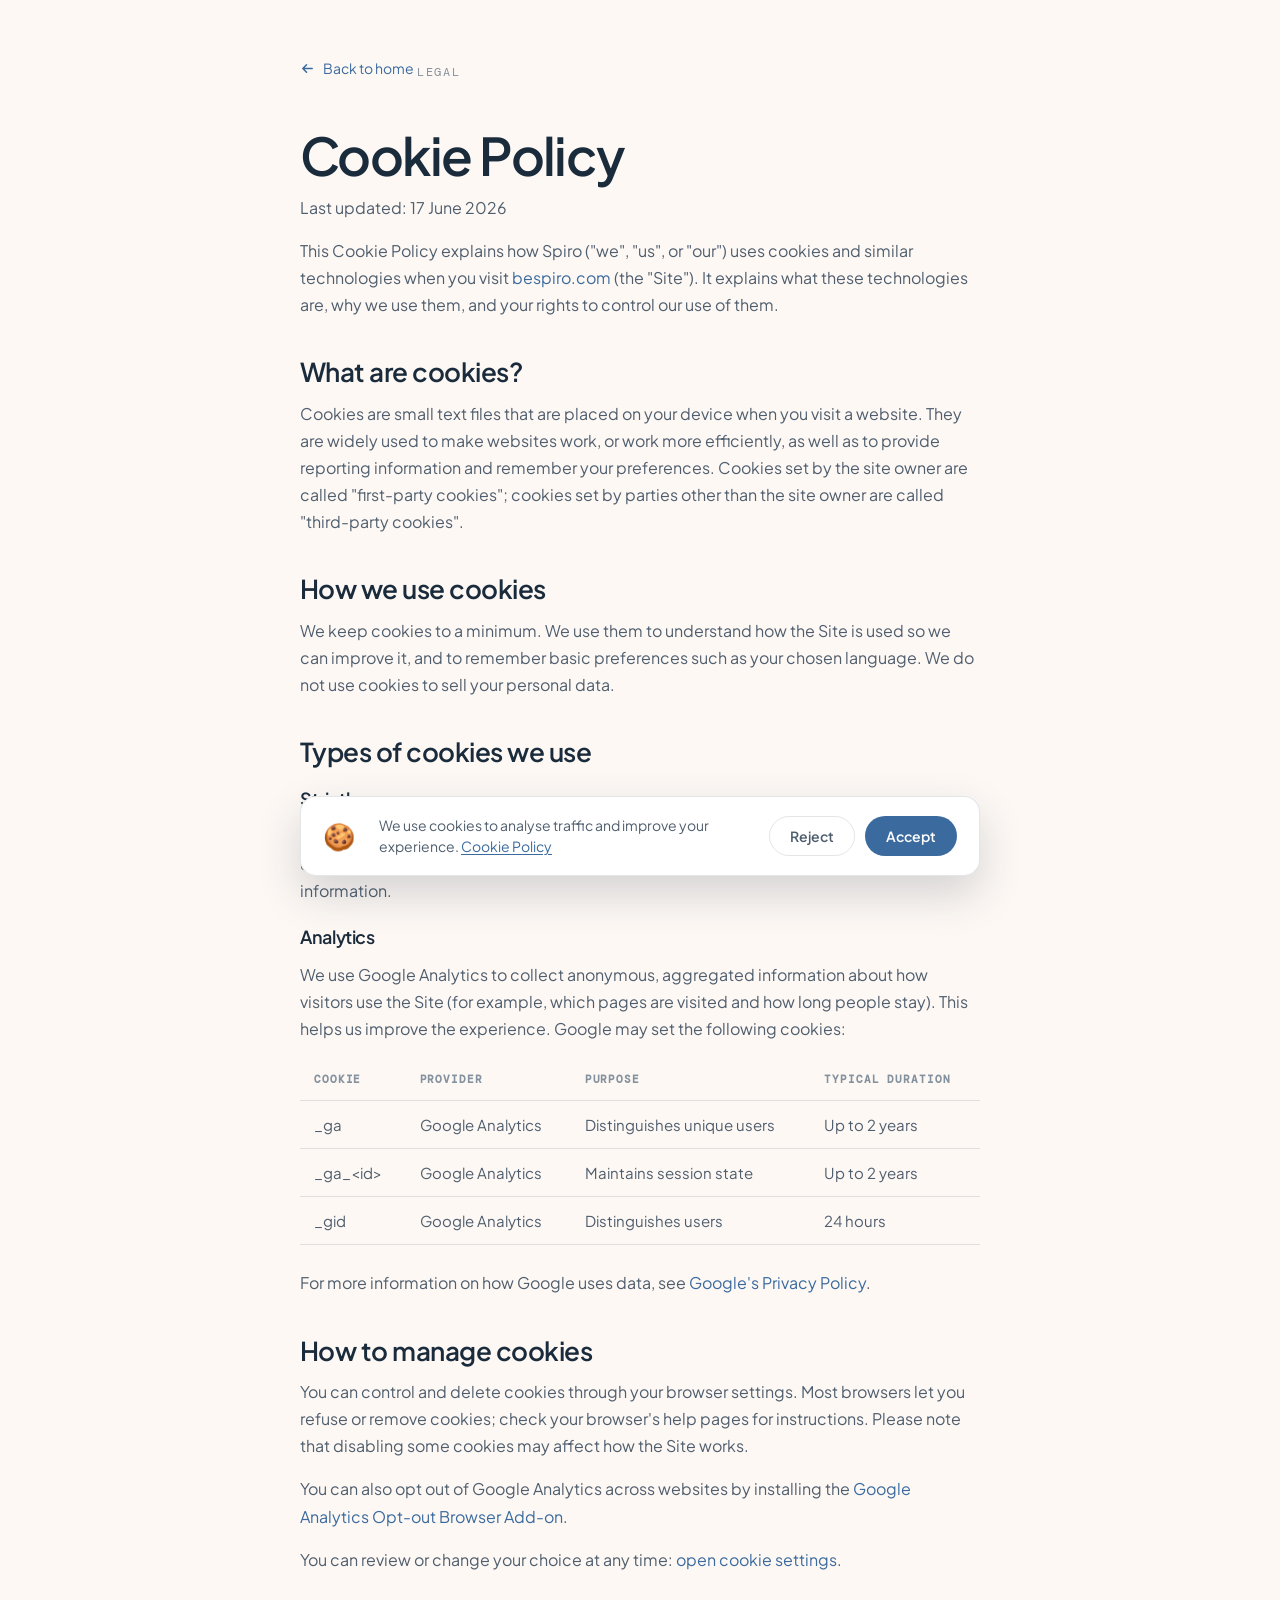
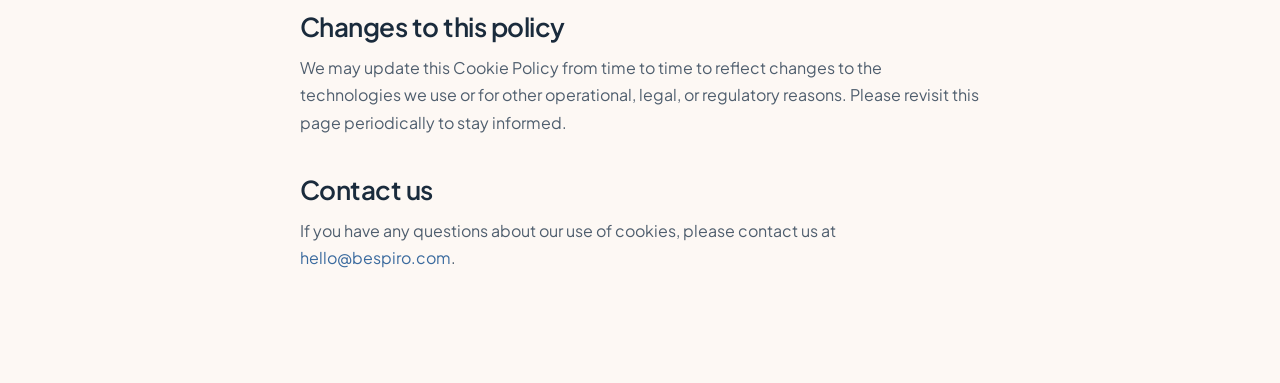
==== commit 95638589: "Add cookie consent banner; replace pricing calculator with banner - Consent-gated Google Analytics w" ====
--- a/cookie-policy.html
+++ b/cookie-policy.html
@@ -11,7 +11,7 @@
   <link rel="preconnect" href="https://fonts.googleapis.com">
   <link rel="preconnect" href="https://fonts.gstatic.com" crossorigin>
   <link href="https://fonts.googleapis.com/css2?family=Plus+Jakarta+Sans:wght@400;500;600;700&family=DM+Mono:wght@400;500&display=swap" rel="stylesheet">
-  <link rel="stylesheet" href="/css/styles.css?v=20260617c">
+  <link rel="stylesheet" href="/css/styles.css?v=20260617f">
   <style>
     .legal {
       background: var(--bone);
@@ -130,6 +130,7 @@
       <h2>How to manage cookies</h2>
       <p>You can control and delete cookies through your browser settings. Most browsers let you refuse or remove cookies; check your browser's help pages for instructions. Please note that disabling some cookies may affect how the Site works.</p>
       <p>You can also opt out of Google Analytics across websites by installing the <a href="https://tools.google.com/dlpage/gaoptout" target="_blank" rel="noopener">Google Analytics Opt-out Browser Add-on</a>.</p>
+      <p>You can review or change your choice at any time: <a href="#" data-cookie-settings>open cookie settings</a>.</p>
 
       <h2>Changes to this policy</h2>
       <p>We may update this Cookie Policy from time to time to reflect changes to the technologies we use or for other operational, legal, or regulatory reasons. Please revisit this page periodically to stay informed.</p>
@@ -138,5 +139,6 @@
       <p>If you have any questions about our use of cookies, please contact us at <a href="mailto:hello@bespiro.com">hello@bespiro.com</a>.</p>
     </div>
   </main>
+  <script src="/js/consent.js?v=20260617c"></script>
 </body>
 </html>
--- a/css/styles.css
+++ b/css/styles.css
@@ -423,7 +423,12 @@
 
 .hero h1 em {
   font-style: normal;
-  color: var(--accent);
+  color: inherit;
+  background: rgba(var(--accent-rgb), 0.28);
+  padding: 0.02em 0.16em;
+  border-radius: 6px;
+  box-decoration-break: clone;
+  -webkit-box-decoration-break: clone;
 }
 
 .hero-lead {
@@ -1083,6 +1088,52 @@
   max-width: none;
 }
 
+/* ── Pricing banner ── */
+.pricing {
+  background: var(--surface);
+  padding: 84px 0 96px;
+}
+
+.pricing-banner {
+  margin-top: 36px;
+  border-radius: 24px;
+  background: linear-gradient(135deg, var(--contact-bg) 0%, rgba(var(--pop-rgb), 0.5) 100%);
+  border: 1px solid rgba(var(--accent-rgb), 0.25);
+}
+
+.pricing-banner-inner {
+  display: flex;
+  align-items: center;
+  justify-content: space-between;
+  gap: 28px;
+  flex-wrap: wrap;
+  padding: 40px 48px;
+}
+
+.pricing-banner-text {
+  font-family: var(--display);
+  font-size: clamp(24px, 3.4vw, 34px);
+  font-weight: 500;
+  letter-spacing: -0.02em;
+  line-height: 1.15;
+  color: var(--ink);
+  margin: 0;
+}
+
+.pricing-banner-text strong {
+  font-weight: 700;
+  color: var(--signal-deep);
+}
+
+@media (max-width: 600px) {
+  .pricing-banner-inner {
+    padding: 32px 28px;
+    flex-direction: column;
+    align-items: flex-start;
+    gap: 22px;
+  }
+}
+
 /* ── Pricing calculator ── */
 .pricing-calc {
   background: var(--surface);
@@ -1090,7 +1141,7 @@
 }
 
 .calc-head {
-  margin-bottom: 48px;
+  margin-bottom: 0;
 }
 
 .calc-layout {
@@ -2099,6 +2150,109 @@
 .foot-bottom .mono { font-size: 11px; }
 .foot-bottom a { color: inherit; text-decoration: none; transition: color 0.15s; }
 .foot-bottom a:hover { color: rgba(var(--bone-rgb), 0.85); text-decoration: underline; }
+.foot-link-btn {
+  background: none;
+  border: none;
+  padding: 0;
+  cursor: pointer;
+  color: inherit;
+  font-family: var(--mono);
+  font-size: 11px;
+  transition: color 0.15s;
+}
+.foot-link-btn:hover { color: rgba(var(--bone-rgb), 0.85); text-decoration: underline; }
+
+/* ── Cookie consent banner ── */
+.cookie-banner {
+  position: fixed;
+  left: 50%;
+  bottom: 24px;
+  z-index: 1200;
+  width: min(680px, calc(100% - 32px));
+  transform: translate(-50%, calc(100% + 32px));
+  opacity: 0;
+  transition: transform 0.32s ease, opacity 0.32s ease;
+}
+
+.cookie-banner.is-visible {
+  transform: translate(-50%, 0);
+  opacity: 1;
+}
+
+.cookie-banner-inner {
+  display: flex;
+  align-items: center;
+  justify-content: space-between;
+  gap: 24px;
+  flex-wrap: wrap;
+  padding: 18px 22px;
+  background: var(--surface);
+  border: 1px solid var(--line);
+  border-radius: 16px;
+  box-shadow: 0 18px 44px rgba(var(--ink-rgb), 0.18);
+}
+
+.cookie-banner-icon {
+  font-size: 26px;
+  line-height: 1;
+  flex-shrink: 0;
+}
+
+.cookie-banner-text {
+  flex: 1;
+  min-width: 200px;
+  margin: 0;
+  font-size: 14px;
+  line-height: 1.5;
+  color: var(--ink-70);
+}
+
+.cookie-banner-text a {
+  color: var(--signal);
+  text-decoration: underline;
+  text-underline-offset: 2px;
+}
+
+.cookie-banner-text a:hover { color: var(--signal-deep); }
+
+.cookie-banner-actions {
+  display: flex;
+  align-items: center;
+  gap: 10px;
+  flex-shrink: 0;
+}
+
+.cookie-btn {
+  font-family: var(--body);
+  font-size: 14px;
+  font-weight: 600;
+  padding: 10px 20px;
+  border-radius: 999px;
+  border: 1px solid transparent;
+  cursor: pointer;
+  transition: background 0.15s, color 0.15s, border-color 0.15s;
+}
+
+.cookie-btn-accept {
+  background: var(--signal);
+  color: #fff;
+}
+
+.cookie-btn-accept:hover { background: var(--signal-deep); }
+
+.cookie-btn-reject {
+  background: transparent;
+  color: var(--ink-70);
+  border-color: var(--line);
+}
+
+.cookie-btn-reject:hover { border-color: var(--ink); color: var(--ink); }
+
+@media (max-width: 520px) {
+  .cookie-banner-inner { padding: 16px 18px; }
+  .cookie-banner-actions { width: 100%; }
+  .cookie-btn { flex: 1; }
+}
 
 /* ── Responsive ── */
 
